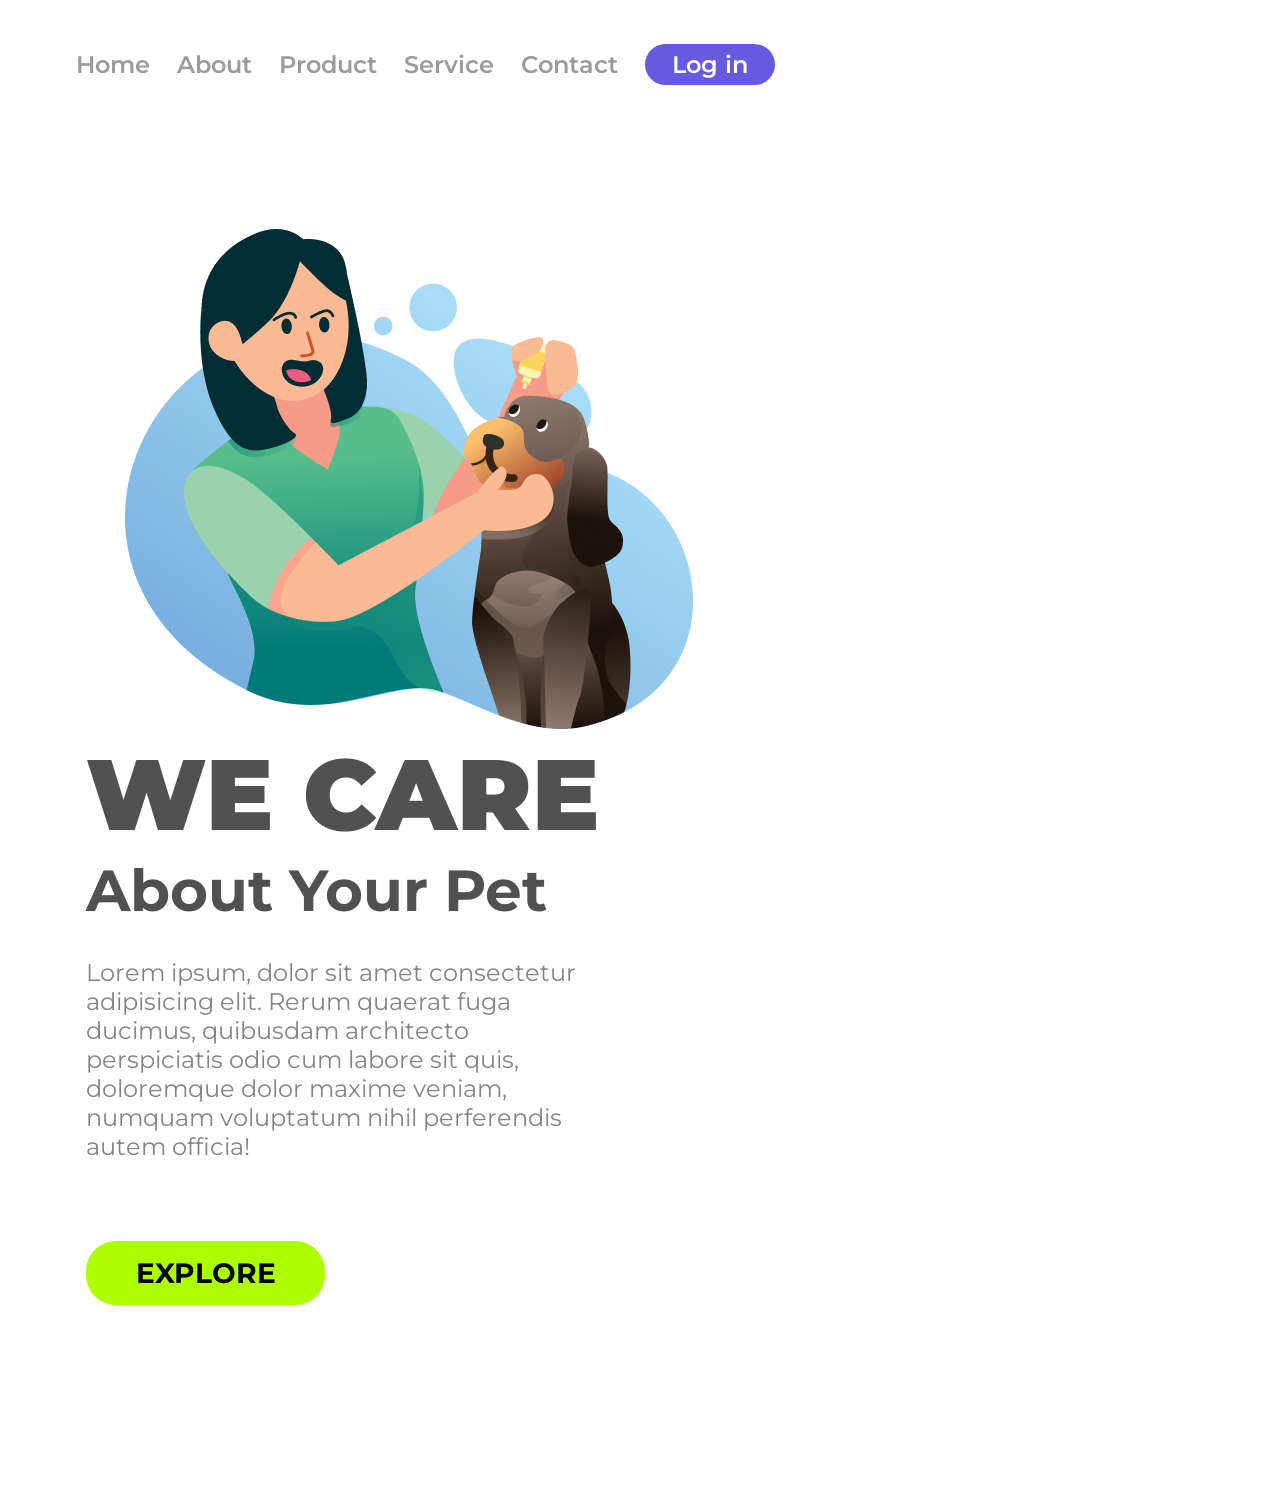
==== index.html @ 253a18da "Primeiro Commit - Projeto treino (DevClub)" ====
<!DOCTYPE html>
<html lang="pt-br">

<head>
    <meta charset="UTF-8">
    <meta name="viewport" content="width=device-width, initial-scale=1.0">
    <link href="./styles.css" rel="stylesheet">
    <title>Projeto Dev(treino) uso-de-git&github</title>
</head>

<body>
    <header>
        <a class="link-header">Home</a>
        <a class="link-header">About</a>
        <a class="link-header">Product</a>
        <a class="link-header">Service</a>
        <a class="link-header">Contact</a>
        <button class="button-header">Log in</button>
    </header>
    <main>
        <img src="./img/Logo We-Care.png" alt="image-logo" class="logo-image">
        
        <Section>
            <h1>WE CARE</h1>
            <H2>About Your Pet</H2>
            <p>Lorem ipsum, dolor sit amet consectetur adipisicing elit. Rerum quaerat fuga ducimus, quibusdam
                architecto perspiciatis odio cum labore sit quis, doloremque dolor maxime veniam, numquam voluptatum
                nihil perferendis autem officia!</p>
            <button class="button-main">EXPLORE</button>
        </Section>

    </main>
</body>

</html>
---- styles.css ----
@import url('https://fonts.googleapis.com/css2?family=Montserrat:ital,wght@0,400..900;1,400..900&display=swap');

* {
    font-family: "Montserrat", sans-serif;
    margin: 0;
    padding: 0;
    box-sizing: border-box;
}

header {
    margin: 44px 0 144px 76px;
}

.link-header {
    font-weight: 600;
    font-size: 24px;
    line-height: 100%;
    color: #989D9C;
    line-height: 29px;
    cursor: pointer;
    margin-right: 23px;

}

.button-header {
    background-color: #665AE1;
    border-radius: 20.5px;
    width: 130px;
    height: 41px;
    border: none;
    cursor: pointer;
    font-size: 24px;
    font-weight: 600;
    line-height: 29px;
    color: #ffffff;


}

.logo-image {
    width: 568px;
    height: 500px;
    margin-left: 125px;
    display: inline-block;
}

section {
    display: inline-block;
    margin-left: 86px;
}


h1 {
    font-weight: 900;
    font-size: 100px;
    line-height: 122px;
    color: #515151;
}


h2 {
    font-weight: 500px;
    font-size: 58px;
    line-height: 71px;
    color: #515151;
}

p {
    font-weight: 400;
    font-size: 24px;
    line-height: 29px;
    color: #848484;
    width: 515px;
    margin-top: 32px;
    margin-bottom: 80px;
    text-align: left;
}

.button-main {
    background: #ADFF00;
    border-radius: 30px;
    width: 239px;
    height: 64px;
    border: none;
    cursor: pointer;
    font-weight: 700;
    font-size: 28px;
    line-height: 34px;
    filter: drop-shadow(0px 4px 0px 4px rgba(0, 0, 0, 0.25));
    margin-bottom: 186px;
}


@media screen and (max-width: 610px){

    header {
        display: none;
    }
    
    p {
        display: none;
    }

   .logo-image {
    height: 317px;
    width: 354px;
    margin: 149px 50px 24px 50px;
}

    section {
        height: 50%;
        width: 100%;
    }
   h1 {
    height: auto;
    width: 263px;
    font-size: 50px;
    line-height: 16px;
   }

   h2 {
    height: auto;
    width: 232px;
    font-size: 30px;
    text-align:center;
    white-space: nowrap;
   
   }

   .button-main {
    height: 64px;
    width: 239px;


   }
}
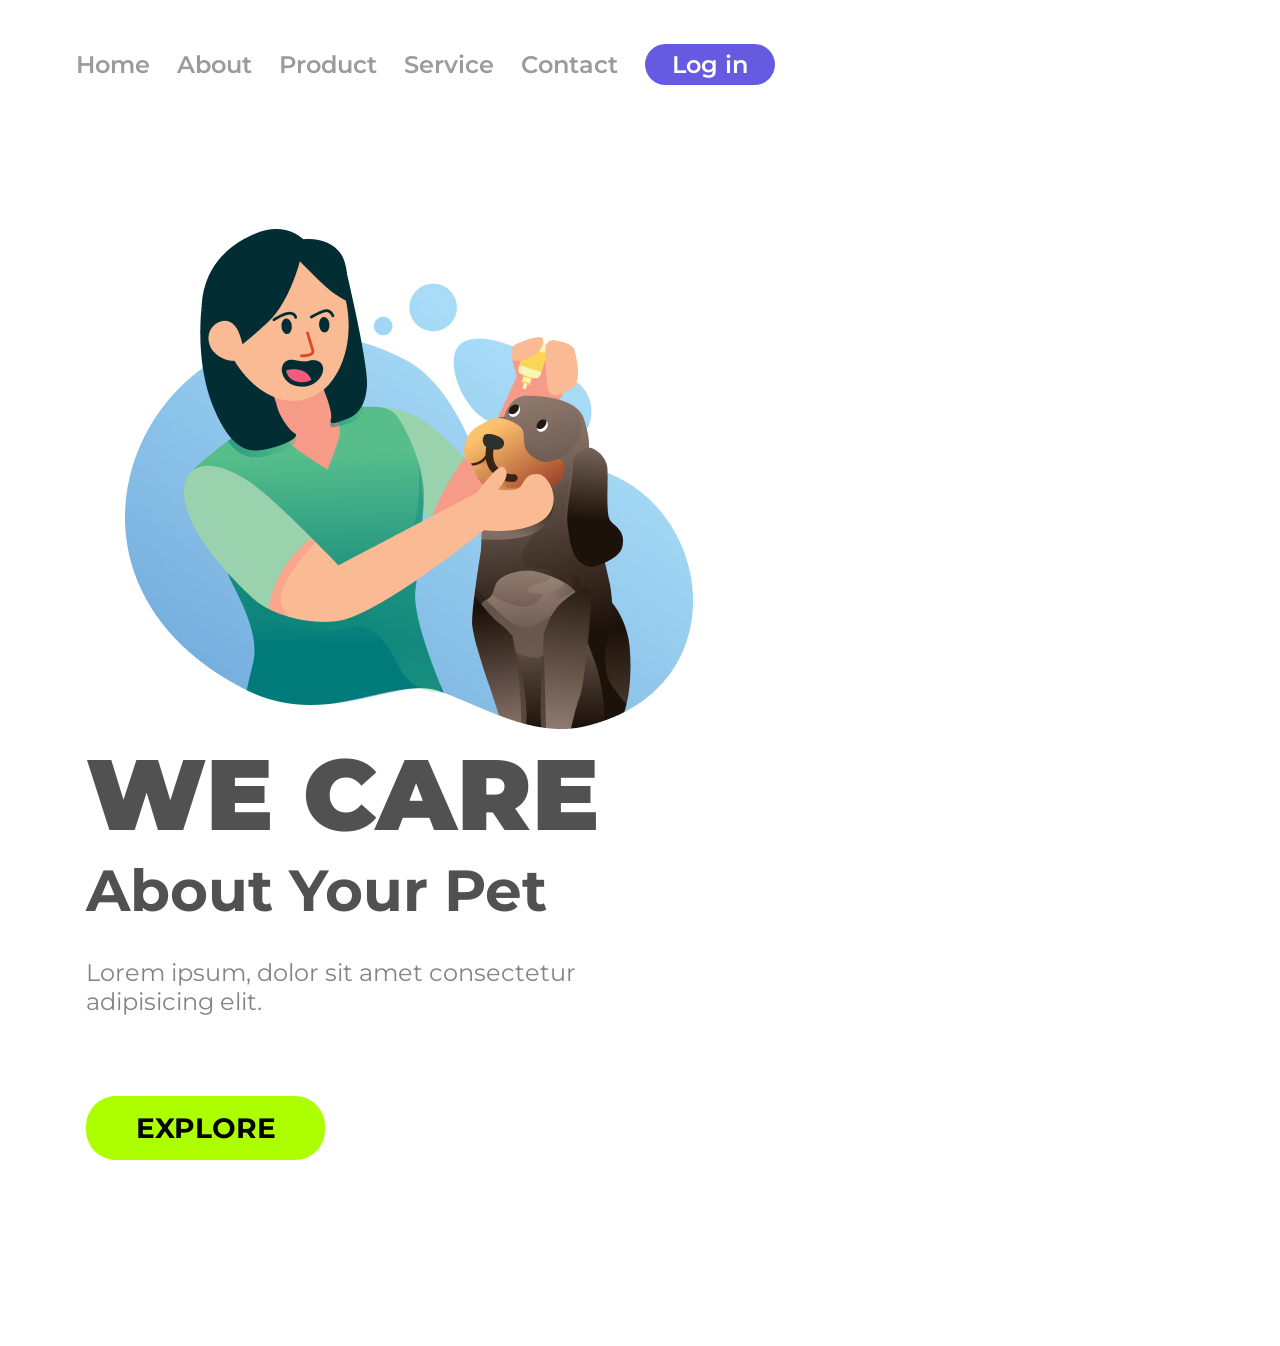
==== commit fccc6342: "alteração de um parágrafo e do title" ====
--- a/index.html
+++ b/index.html
@@ -5,7 +5,7 @@
     <meta charset="UTF-8">
     <meta name="viewport" content="width=device-width, initial-scale=1.0">
     <link href="./styles.css" rel="stylesheet">
-    <title>Projeto Dev(treino) uso-de-git&github</title>
+    <title>Projeto Dev(treino)uso-de-git&github</title>
 </head>
 
 <body>
@@ -23,9 +23,7 @@
         <Section>
             <h1>WE CARE</h1>
             <H2>About Your Pet</H2>
-            <p>Lorem ipsum, dolor sit amet consectetur adipisicing elit. Rerum quaerat fuga ducimus, quibusdam
-                architecto perspiciatis odio cum labore sit quis, doloremque dolor maxime veniam, numquam voluptatum
-                nihil perferendis autem officia!</p>
+            <p>Lorem ipsum, dolor sit amet consectetur adipisicing elit.</p>
             <button class="button-main">EXPLORE</button>
         </Section>
 
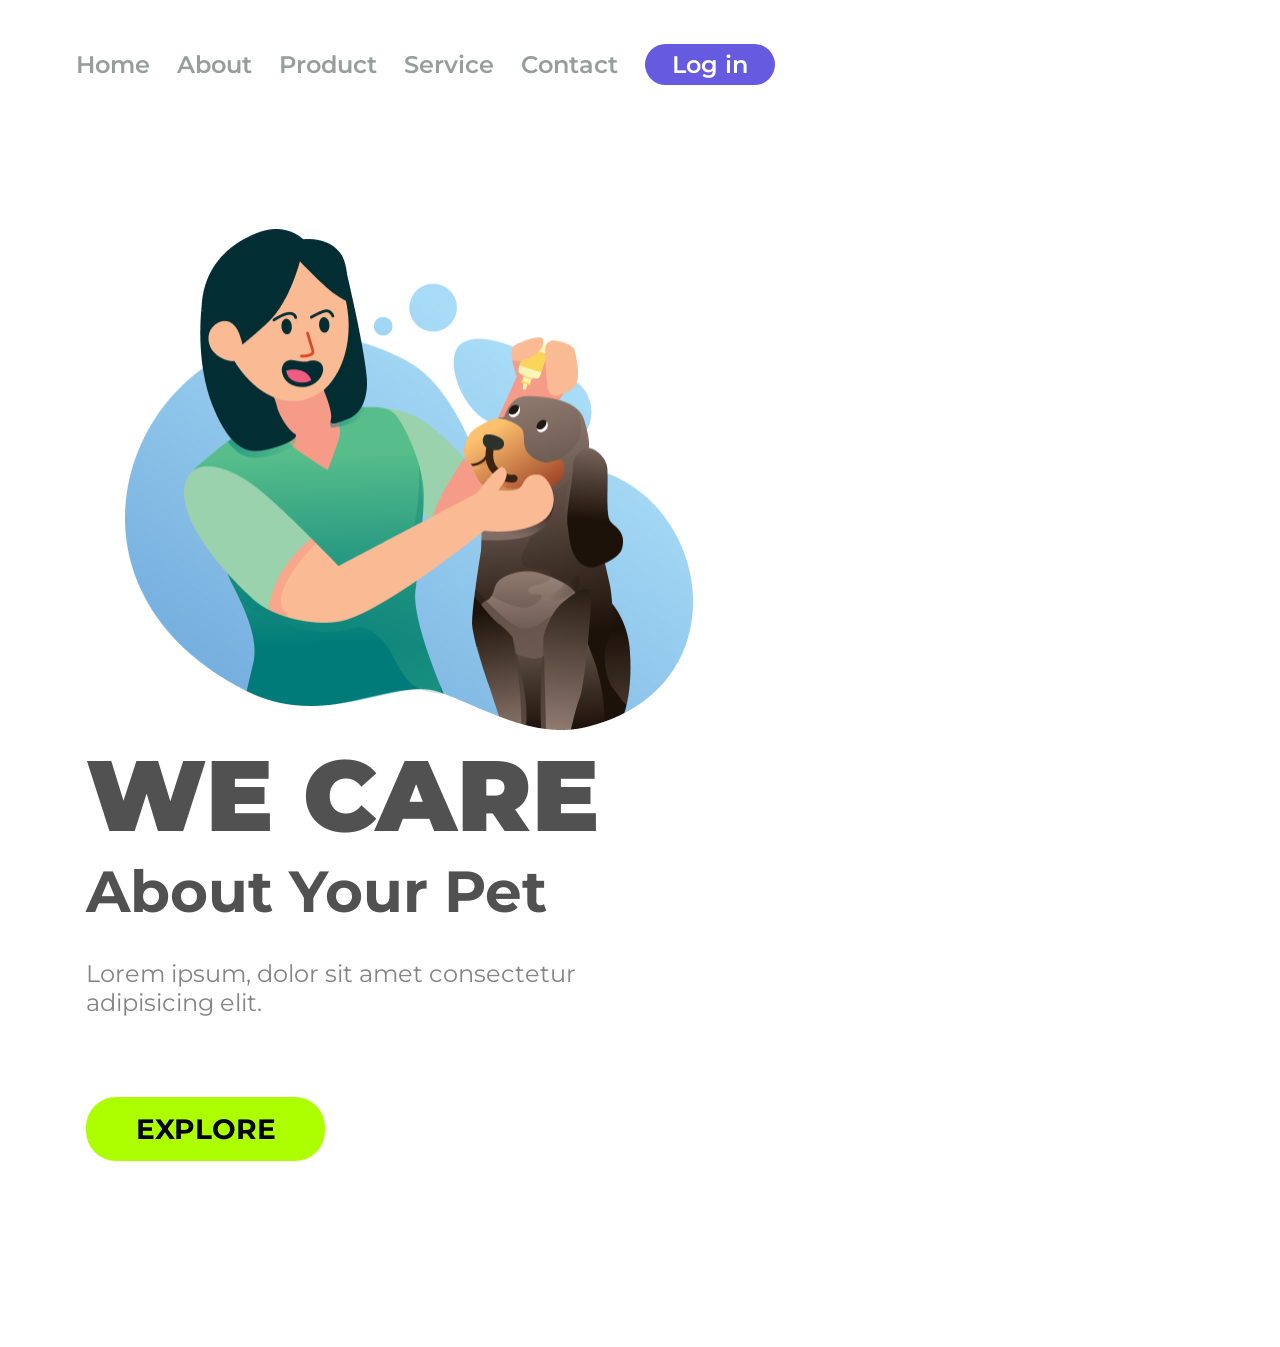
==== commit 739baa65: "alteração no título do projeto e na altura da logo principal" ====
--- a/index.html
+++ b/index.html
@@ -5,7 +5,7 @@
     <meta charset="UTF-8">
     <meta name="viewport" content="width=device-width, initial-scale=1.0">
     <link href="./styles.css" rel="stylesheet">
-    <title>Projeto Dev(treino)uso-de-git&github</title>
+    <title>Projeto Dev-responsivo(treino)uso-de-git&github</title>
 </head>
 
 <body>
--- a/styles.css
+++ b/styles.css
@@ -39,7 +39,7 @@
 
 .logo-image {
     width: 568px;
-    height: 500px;
+    height: 501px;
     margin-left: 125px;
     display: inline-block;
 }
